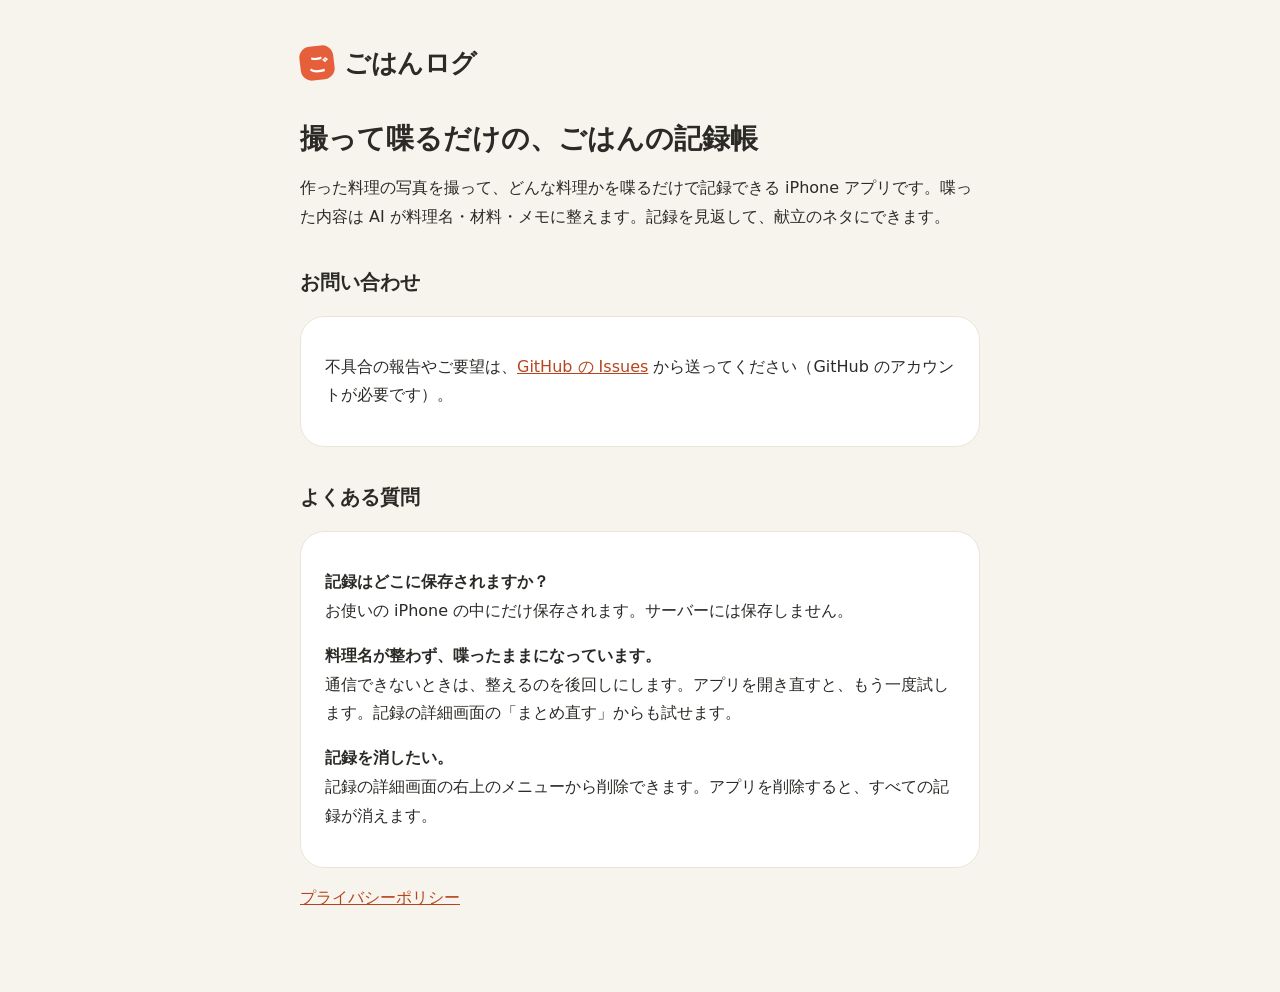
==== index.html @ 2d75fbc0 "サポートページとプライバシーポリシーを置く" ====
<!doctype html>
<html lang="ja">
<head>
<meta charset="utf-8">
<meta name="viewport" content="width=device-width, initial-scale=1">
<title>ごはんログ サポート</title>
<link rel="stylesheet" href="style.css">
</head>
<body>
<main>
  <div class="brand"><span class="mark">ご</span>ごはんログ</div>
  <h1>撮って喋るだけの、ごはんの記録帳</h1>
  <p>作った料理の写真を撮って、どんな料理かを喋るだけで記録できる iPhone アプリです。喋った内容は AI が料理名・材料・メモに整えます。記録を見返して、献立のネタにできます。</p>

  <h2>お問い合わせ</h2>
  <div class="card">
    <p>不具合の報告やご要望は、<a href="https://github.com/masa101127/gohan-log-site/issues">GitHub の Issues</a> から送ってください（GitHub のアカウントが必要です）。</p>
  </div>

  <h2>よくある質問</h2>
  <div class="card">
    <p><strong>記録はどこに保存されますか？</strong><br>お使いの iPhone の中にだけ保存されます。サーバーには保存しません。</p>
    <p><strong>料理名が整わず、喋ったままになっています。</strong><br>通信できないときは、整えるのを後回しにします。アプリを開き直すと、もう一度試します。記録の詳細画面の「まとめ直す」からも試せます。</p>
    <p><strong>記録を消したい。</strong><br>記録の詳細画面の右上のメニューから削除できます。アプリを削除すると、すべての記録が消えます。</p>
  </div>

  <p><a href="privacy.html">プライバシーポリシー</a></p>
</main>
</body>
</html>
---- style.css ----
:root { --bg: #F7F4EE; --surface: #FFFFFF; --line: #EAE5DA; --ink: #2B2A26; --muted: #6B6960; --accent-text: #B8441F; }
* { box-sizing: border-box; }
body { margin: 0; background: var(--bg); color: var(--ink); font-family: "Hiragino Maru Gothic ProN", "Hiragino Sans", system-ui, sans-serif; line-height: 1.8; }
main { max-width: 720px; margin: 0 auto; padding: 40px 20px 64px; }
.brand { display: flex; align-items: center; gap: 10px; font-family: ui-rounded, system-ui, sans-serif; font-weight: 900; font-size: 26px; letter-spacing: -0.5px; }
.mark { width: 34px; height: 34px; border-radius: 11px; background: #E5603A; color: #fff; display: grid; place-items: center; font-size: 20px; transform: rotate(-7deg); }
h1 { font-family: ui-rounded, system-ui, sans-serif; font-weight: 800; font-size: 28px; line-height: 1.4; margin: 32px 0 8px; }
h2 { font-family: ui-rounded, system-ui, sans-serif; font-weight: 800; font-size: 20px; margin: 32px 0 8px; }
.card { background: var(--surface); border: 1px solid var(--line); border-radius: 24px; padding: 20px 24px; margin: 16px 0; }
.muted { color: var(--muted); font-size: 14px; }
a { color: var(--accent-text); }
ul { padding-left: 1.2em; }
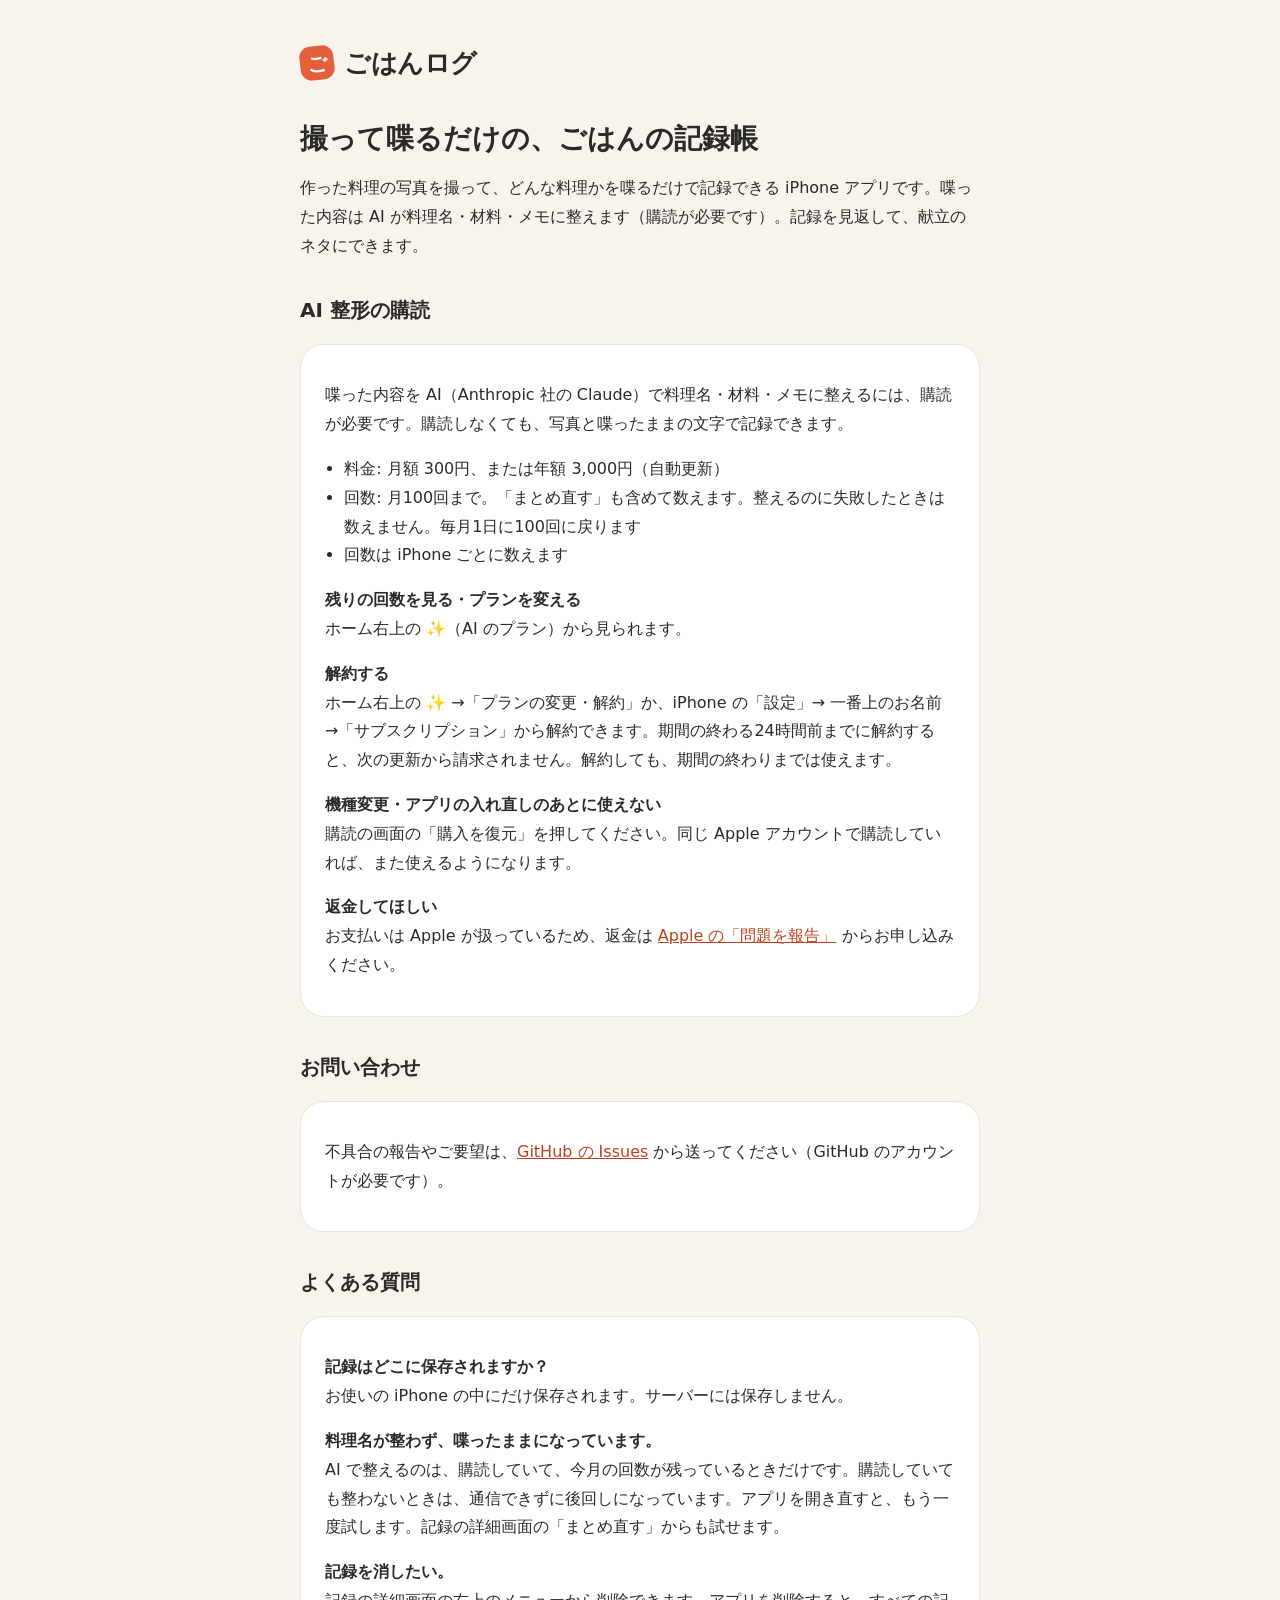
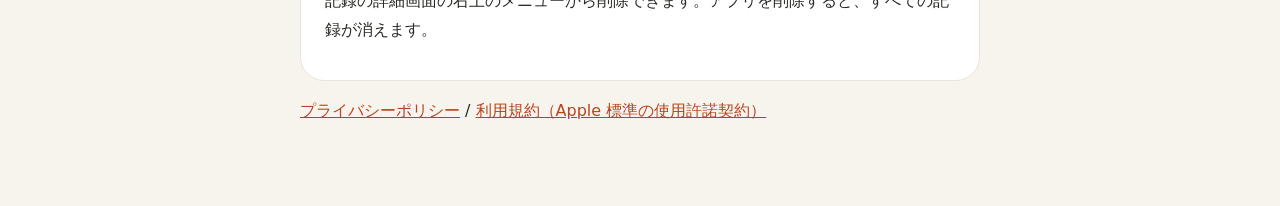
==== commit 47cf6088: "AI 整形の購読について、サポートとプライバシーポリシーに書き足す - サポート: 料金・月100回の数え方・解約と復元の方法・返金の窓口、利用規約へのリンク - プライバシーポリシー: AI に送る" ====
--- a/index.html
+++ b/index.html
@@ -10,7 +10,21 @@
 <main>
   <div class="brand"><span class="mark">ご</span>ごはんログ</div>
   <h1>撮って喋るだけの、ごはんの記録帳</h1>
-  <p>作った料理の写真を撮って、どんな料理かを喋るだけで記録できる iPhone アプリです。喋った内容は AI が料理名・材料・メモに整えます。記録を見返して、献立のネタにできます。</p>
+  <p>作った料理の写真を撮って、どんな料理かを喋るだけで記録できる iPhone アプリです。喋った内容は AI が料理名・材料・メモに整えます（購読が必要です）。記録を見返して、献立のネタにできます。</p>
+
+  <h2>AI 整形の購読</h2>
+  <div class="card">
+    <p>喋った内容を AI（Anthropic 社の Claude）で料理名・材料・メモに整えるには、購読が必要です。購読しなくても、写真と喋ったままの文字で記録できます。</p>
+    <ul>
+      <li>料金: 月額 300円、または年額 3,000円（自動更新）</li>
+      <li>回数: 月100回まで。「まとめ直す」も含めて数えます。整えるのに失敗したときは数えません。毎月1日に100回に戻ります</li>
+      <li>回数は iPhone ごとに数えます</li>
+    </ul>
+    <p><strong>残りの回数を見る・プランを変える</strong><br>ホーム右上の ✨（AI のプラン）から見られます。</p>
+    <p><strong>解約する</strong><br>ホーム右上の ✨ →「プランの変更・解約」か、iPhone の「設定」→ 一番上のお名前 →「サブスクリプション」から解約できます。期間の終わる24時間前までに解約すると、次の更新から請求されません。解約しても、期間の終わりまでは使えます。</p>
+    <p><strong>機種変更・アプリの入れ直しのあとに使えない</strong><br>購読の画面の「購入を復元」を押してください。同じ Apple アカウントで購読していれば、また使えるようになります。</p>
+    <p><strong>返金してほしい</strong><br>お支払いは Apple が扱っているため、返金は <a href="https://reportaproblem.apple.com/">Apple の「問題を報告」</a> からお申し込みください。</p>
+  </div>
 
   <h2>お問い合わせ</h2>
   <div class="card">
@@ -20,11 +34,11 @@
   <h2>よくある質問</h2>
   <div class="card">
     <p><strong>記録はどこに保存されますか？</strong><br>お使いの iPhone の中にだけ保存されます。サーバーには保存しません。</p>
-    <p><strong>料理名が整わず、喋ったままになっています。</strong><br>通信できないときは、整えるのを後回しにします。アプリを開き直すと、もう一度試します。記録の詳細画面の「まとめ直す」からも試せます。</p>
+    <p><strong>料理名が整わず、喋ったままになっています。</strong><br>AI で整えるのは、購読していて、今月の回数が残っているときだけです。購読していても整わないときは、通信できずに後回しになっています。アプリを開き直すと、もう一度試します。記録の詳細画面の「まとめ直す」からも試せます。</p>
     <p><strong>記録を消したい。</strong><br>記録の詳細画面の右上のメニューから削除できます。アプリを削除すると、すべての記録が消えます。</p>
   </div>
 
-  <p><a href="privacy.html">プライバシーポリシー</a></p>
+  <p><a href="privacy.html">プライバシーポリシー</a> / <a href="https://www.apple.com/legal/internet-services/itunes/dev/stdeula/">利用規約（Apple 標準の使用許諾契約）</a></p>
 </main>
 </body>
 </html>
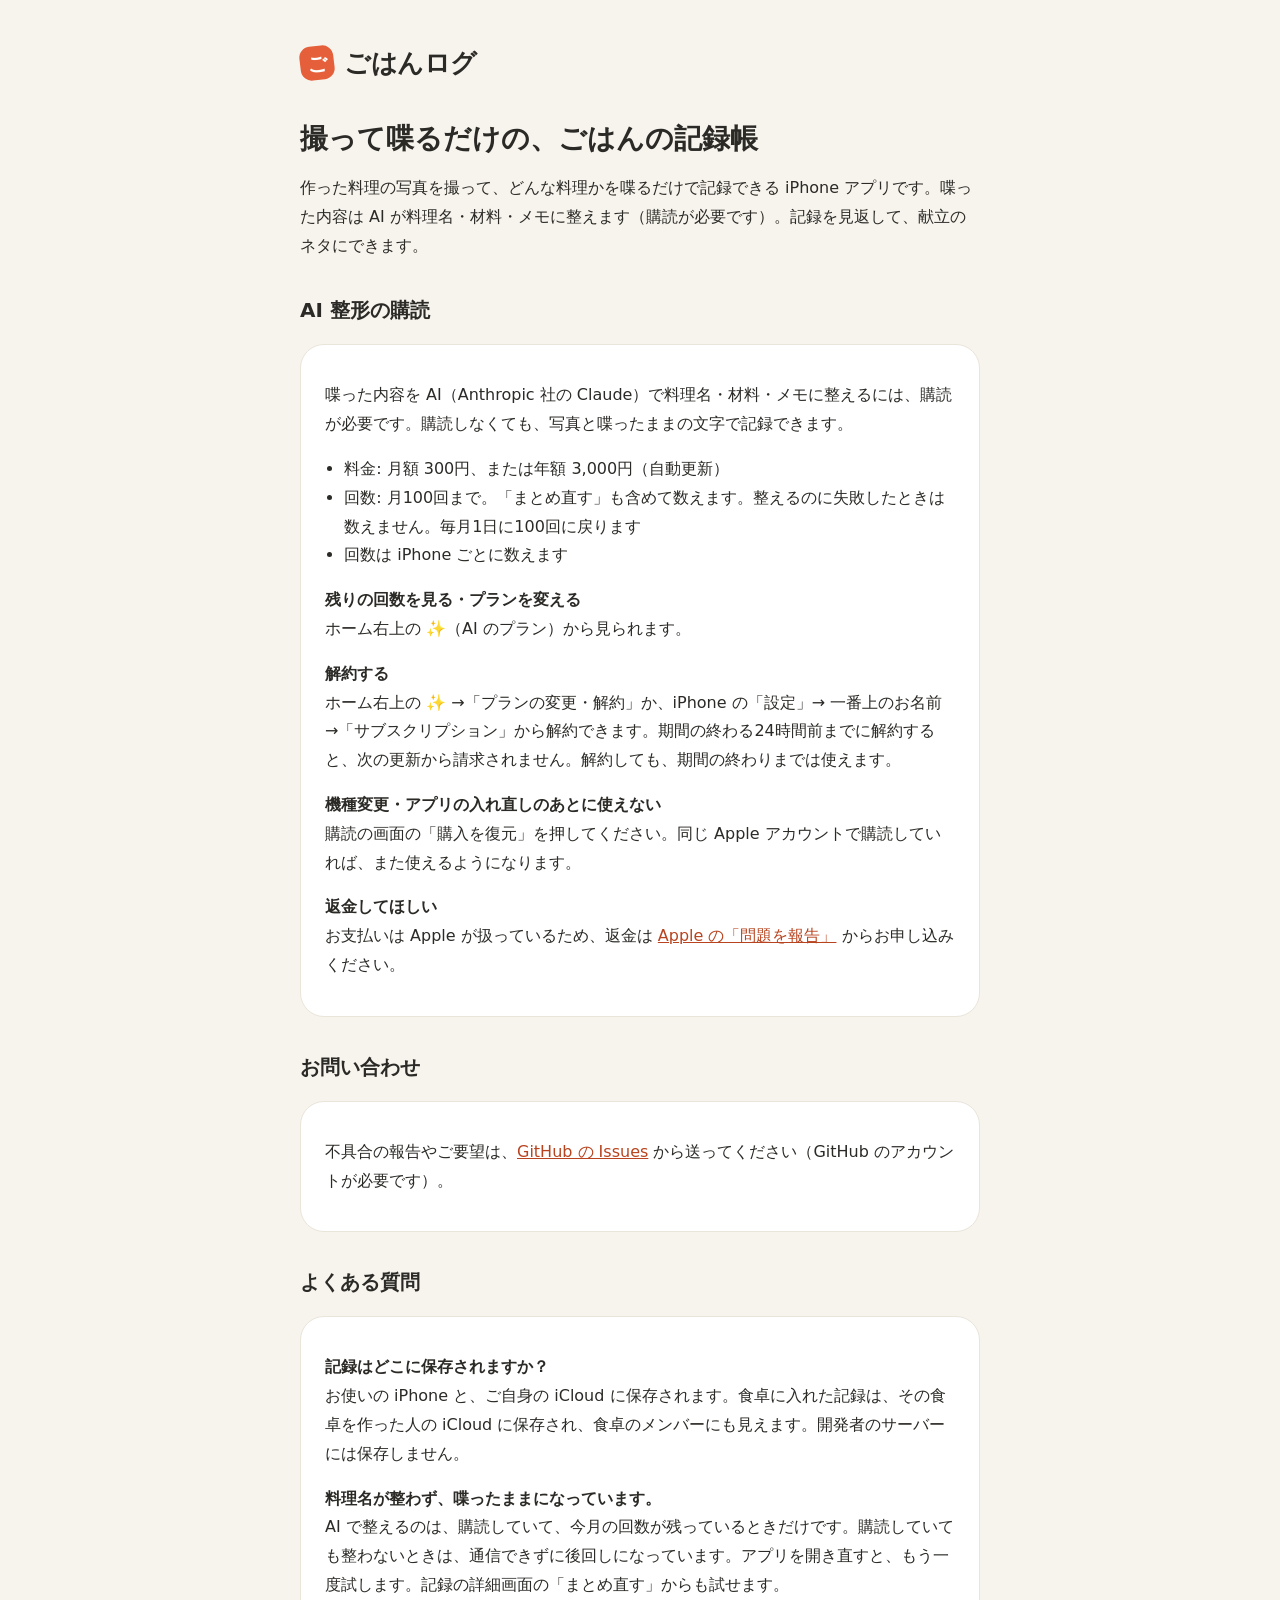
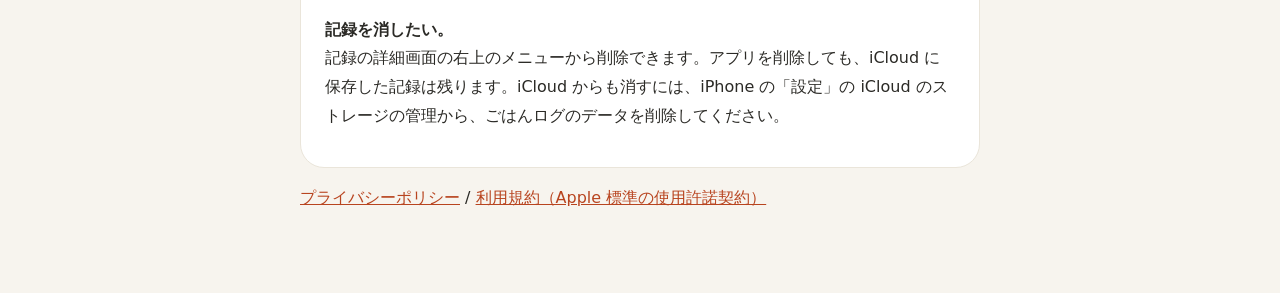
==== commit b3c958d6: "記録の置き場所を iCloud に合わせ、食卓で共有する情報を書く アプリが記録を iCloud（CloudKit）に保存し、「食卓」でメンバーと共有するようになったため。 アプリの同意の画面の文言（" ====
--- a/index.html
+++ b/index.html
@@ -33,9 +33,9 @@
 
   <h2>よくある質問</h2>
   <div class="card">
-    <p><strong>記録はどこに保存されますか？</strong><br>お使いの iPhone の中にだけ保存されます。サーバーには保存しません。</p>
+    <p><strong>記録はどこに保存されますか？</strong><br>お使いの iPhone と、ご自身の iCloud に保存されます。食卓に入れた記録は、その食卓を作った人の iCloud に保存され、食卓のメンバーにも見えます。開発者のサーバーには保存しません。</p>
     <p><strong>料理名が整わず、喋ったままになっています。</strong><br>AI で整えるのは、購読していて、今月の回数が残っているときだけです。購読していても整わないときは、通信できずに後回しになっています。アプリを開き直すと、もう一度試します。記録の詳細画面の「まとめ直す」からも試せます。</p>
-    <p><strong>記録を消したい。</strong><br>記録の詳細画面の右上のメニューから削除できます。アプリを削除すると、すべての記録が消えます。</p>
+    <p><strong>記録を消したい。</strong><br>記録の詳細画面の右上のメニューから削除できます。アプリを削除しても、iCloud に保存した記録は残ります。iCloud からも消すには、iPhone の「設定」の iCloud のストレージの管理から、ごはんログのデータを削除してください。</p>
   </div>
 
   <p><a href="privacy.html">プライバシーポリシー</a> / <a href="https://www.apple.com/legal/internet-services/itunes/dev/stdeula/">利用規約（Apple 標準の使用許諾契約）</a></p>
